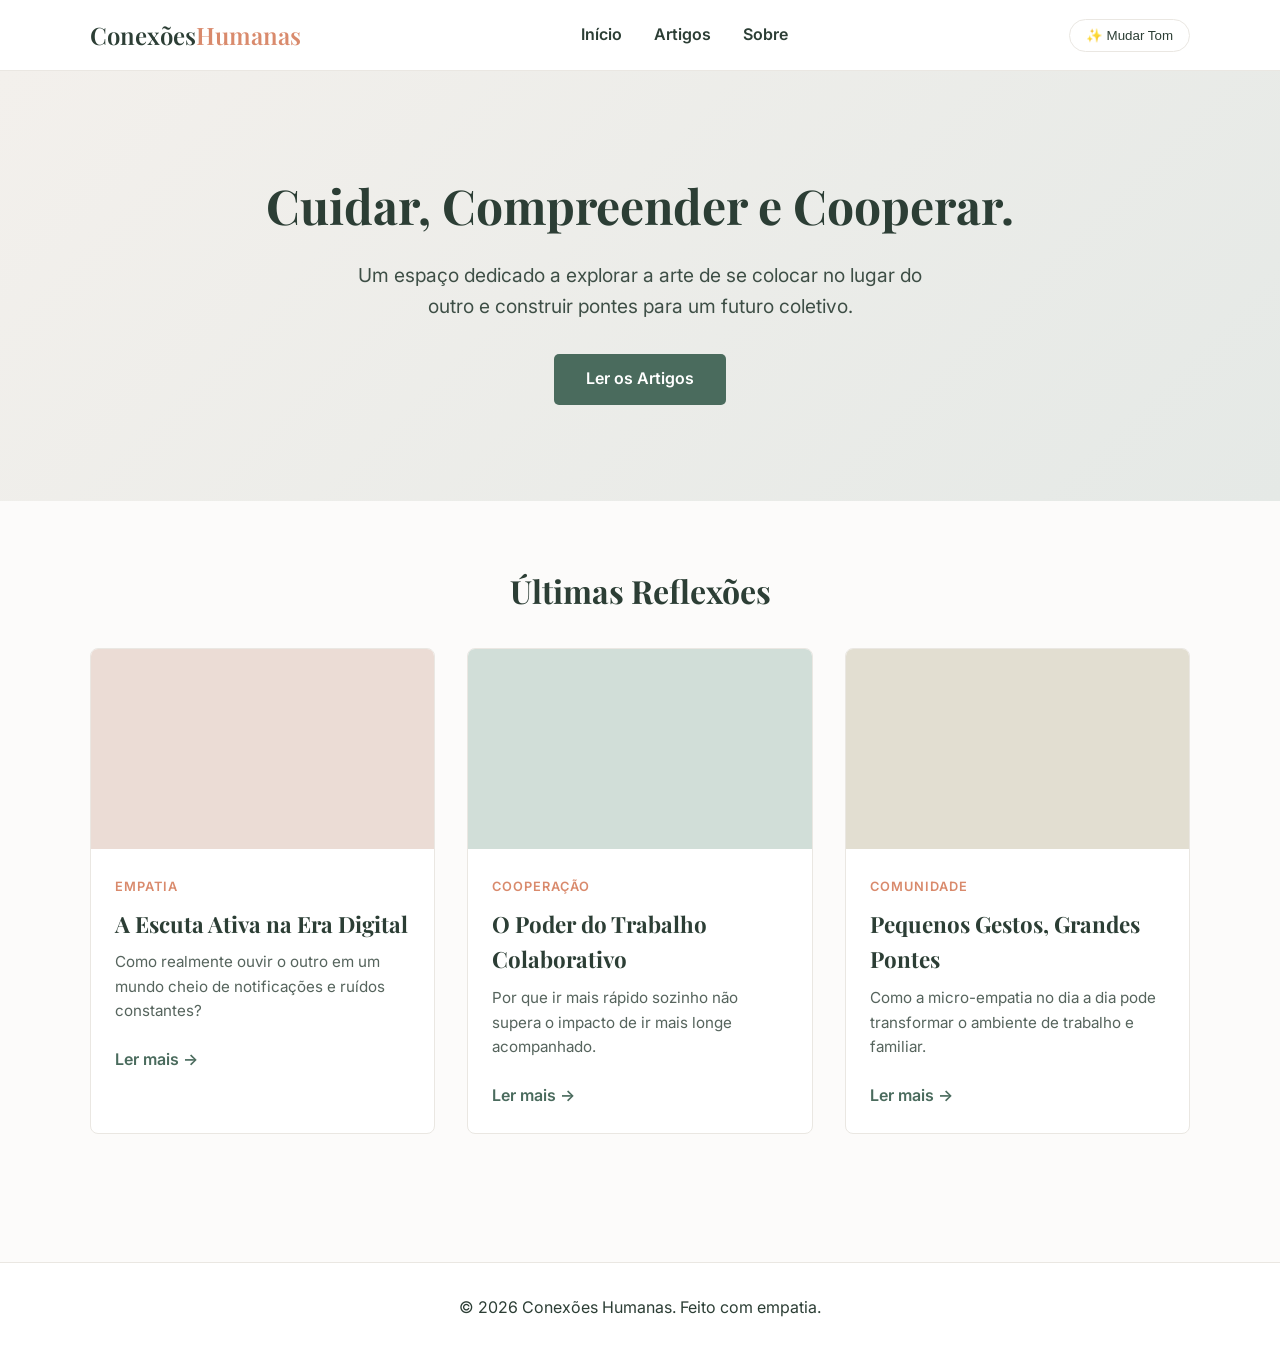
==== index.html @ f86c5618 "Inicial" ====
<!DOCTYPE html>
<html lang="pt-BR">
<head>
    <meta charset="UTF-8">
    <meta name="viewport" content="width=device-width, initial-scale=1.0">
    <title>Conexões Humanas | Empatia & Cooperação</title>
    <link rel="stylesheet" href="style.css">
    <link rel="preconnect" href="https://fonts.googleapis.com">
    <link rel="preconnect" href="https://fonts.gstatic.com" crossorigin>
    <link href="https://fonts.googleapis.com/css2?family=Inter:wght@300;400;600&family=Playfair+Display:ital,wght@0,600;1,400&display=swap" rel="stylesheet">
</head>
<body>

    <header class="navbar">
        <div class="container">
            <a href="#" class="logo">Conexões<span>Humanas</span></a>
            <nav>
                <ul class="nav-links">
                    <li><a href="#inicio">Início</a></li>
                    <li><a href="#posts">Artigos</a></li>
                    <li><a href="#sobre">Sobre</a></li>
                </ul>
            </nav>
            <button id="theme-toggle" class="btn-toggle">✨ Mudar Tom</button>
        </div>
    </header>

    <section id="inicio" class="hero">
        <div class="container hero-content">
            <h1>Cuidar, Compreender e Cooperar.</h1>
            <p>Um espaço dedicado a explorar a arte de se colocar no lugar do outro e construir pontes para um futuro coletivo.</p>
            <a href="#posts" class="btn-primary">Ler os Artigos</a>
        </div>
    </section>

    <main id="posts" class="container section">
        <h2 class="section-title">Últimas Reflexões</h2>
        
        <div class="blog-grid">
            <article class="post-card">
                <div class="post-image placeholder-empatia"></div>
                <div class="post-content">
                    <span class="category">Empatia</span>
                    <h3>A Escuta Ativa na Era Digital</h3>
                    <p>Como realmente ouvir o outro em um mundo cheio de notificações e ruídos constantes?</p>
                    <a href="#" class="read-more">Ler mais &rarr;</a>
                </div>
            </article>

            <article class="post-card">
                <div class="post-image placeholder-cooperacao"></div>
                <div class="post-content">
                    <span class="category">Cooperação</span>
                    <h3>O Poder do Trabalho Colaborativo</h3>
                    <p>Por que ir mais rápido sozinho não supera o impacto de ir mais longe acompanhado.</p>
                    <a href="#" class="read-more">Ler mais &rarr;</a>
                </div>
            </article>

            <article class="post-card">
                <div class="post-image placeholder-comunidade"></div>
                <div class="post-content">
                    <span class="category">Comunidade</span>
                    <h3>Pequenos Gestos, Grandes Pontes</h3>
                    <p>Como a micro-empatia no dia a dia pode transformar o ambiente de trabalho e familiar.</p>
                    <a href="#" class="read-more">Ler mais &rarr;</a>
                </div>
            </article>
        </div>
    </main>

    <footer>
        <div class="container footer-content">
            <p>&copy; 2026 Conexões Humanas. Feito com empatia.</p>
        </div>
    </footer>

    <script src="script.js"></script>
</body>
</html>
---- style.css ----
/* --- Variáveis de Cor e Reset --- */
:root {
    --bg-color: #fcfbfa;
    --text-color: #2c3e35;
    --primary-color: #4a6b5d; /* Verde Cooperativo */
    --accent-color: #d98a6c;  /* Tom Quente Empático */
    --card-bg: #ffffff;
    --border-color: #eae7e2;
    --transition: all 0.3s ease;
}

/* Modo Escuro/Suave alternativo */
[data-theme="dark"] {
    --bg-color: #1e2723;
    --text-color: #f4f6f5;
    --card-bg: #28342e;
    --border-color: #384740;
}

* {
    margin: 0;
    padding: 0;
    box-sizing: border-box;
}

body {
    font-family: 'Inter', sans-serif;
    background-color: var(--bg-color);
    color: var(--text-color);
    line-height: 1.6;
    transition: var(--transition);
}

.container {
    width: 90%;
    max-width: 1100px;
    margin: 0 auto;
}

/* --- Navbar --- */
.navbar {
    background-color: var(--card-bg);
    border-bottom: 1px solid var(--border-color);
    position: sticky;
    top: 0;
    z-index: 100;
    padding: 1rem 0;
}

.navbar .container {
    display: flex;
    justify-content: space-between;
    align-items: center;
}

.logo {
    font-family: 'Playfair Display', serif;
    font-size: 1.5rem;
    font-weight: 600;
    text-decoration: none;
    color: var(--text-color);
}

.logo span {
    color: var(--accent-color);
}

.nav-links {
    display: flex;
    list-style: none;
    gap: 2rem;
}

.nav-links a {
    text-decoration: none;
    color: var(--text-color);
    font-weight: 600;
    transition: var(--transition);
}

.nav-links a:hover {
    color: var(--primary-color);
}

.btn-toggle {
    background: none;
    border: 1px solid var(--border-color);
    padding: 0.5rem 1rem;
    border-radius: 20px;
    cursor: pointer;
    color: var(--text-color);
    transition: var(--transition);
}

.btn-toggle:hover {
    background-color: var(--primary-color);
    color: white;
}

/* --- Hero Section --- */
.hero {
    padding: 6rem 0;
    text-align: center;
    background: linear-gradient(135deg, #f3f0ec 0%, #e5e9e6 100%);
}

[data-theme="dark"] .hero {
    background: linear-gradient(135deg, #232d29 0%, #171f1c 100%);
}

.hero h1 {
    font-family: 'Playfair Display', serif;
    font-size: 3rem;
    margin-bottom: 1rem;
}

.hero p {
    font-size: 1.2rem;
    max-width: 600px;
    margin: 0 auto 2rem auto;
    opacity: 0.9;
}

.btn-primary {
    display: inline-block;
    background-color: var(--primary-color);
    color: white;
    padding: 0.8rem 2rem;
    text-decoration: none;
    border-radius: 5px;
    font-weight: 600;
    transition: var(--transition);
}

.btn-primary:hover {
    background-color: var(--accent-color);
}

/* --- Grid de Posts --- */
.section {
    padding: 4rem 0;
}

.section-title {
    font-family: 'Playfair Display', serif;
    font-size: 2rem;
    margin-bottom: 2rem;
    text-align: center;
}

.blog-grid {
    display: grid;
    grid-template-columns: repeat(auto-fit, minmax(300px, 1fr));
    gap: 2rem;
}

.post-card {
    background-color: var(--card-bg);
    border: 1px solid var(--border-color);
    border-radius: 8px;
    overflow: hidden;
    transition: var(--transition);
}

.post-card:hover {
    transform: translateY(-5px);
    box-shadow: 0 10px 20px rgba(0,0,0,0.05);
}

/* Cores temporárias para simular imagens */
.post-image {
    height: 200px;
}
.placeholder-empatia { background-color: #ebdcd5; }
.placeholder-cooperacao { background-color: #d1ded8; }
.placeholder-comunidade { background-color: #e2ded1; }

.post-content {
    padding: 1.5rem;
}

.category {
    font-size: 0.8rem;
    text-transform: uppercase;
    letter-spacing: 1px;
    color: var(--accent-color);
    font-weight: 600;
}

.post-content h3 {
    font-family: 'Playfair Display', serif;
    margin: 0.5rem 0;
    font-size: 1.4rem;
}

.post-content p {
    font-size: 0.95rem;
    opacity: 0.8;
    margin-bottom: 1.5rem;
}

.read-more {
    text-decoration: none;
    color: var(--primary-color);
    font-weight: 600;
}

/* --- Rodapé --- */
footer {
    text-align: center;
    padding: 2rem 0;
    border-top: 1px solid var(--border-color);
    background-color: var(--card-bg);
    margin-top: 4rem;
}
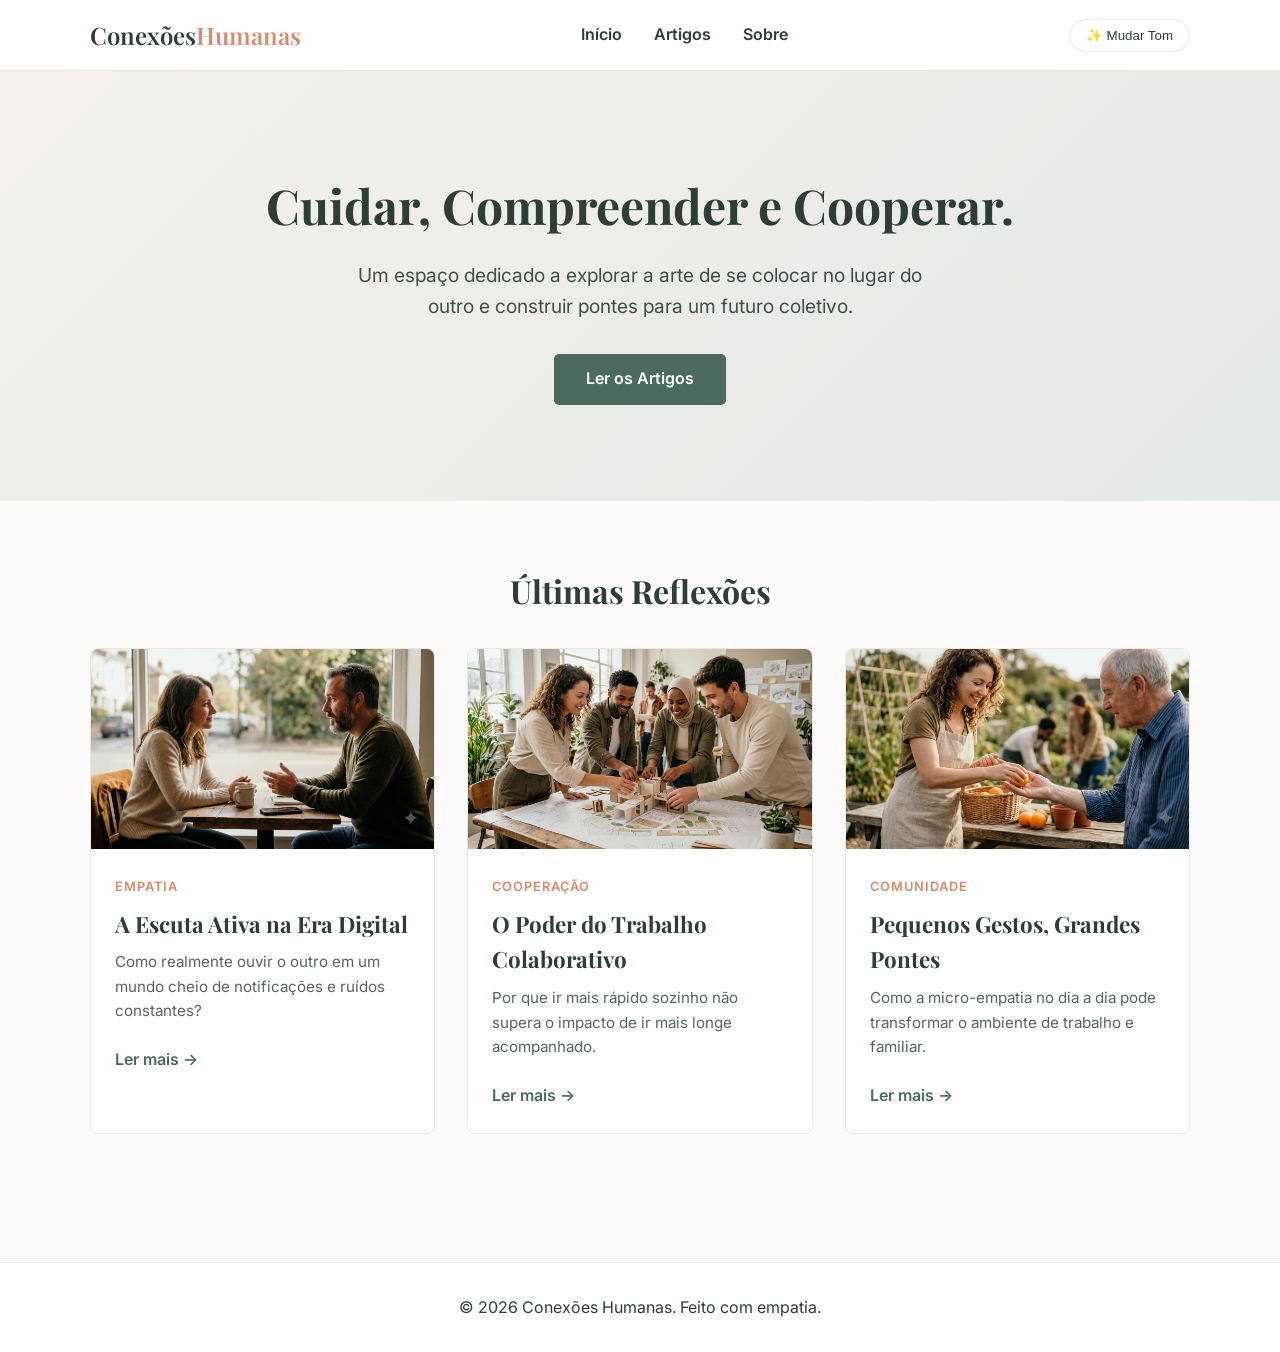
==== commit 196002a6: "30-06" ====
--- a/index.html
+++ b/index.html
@@ -5,6 +5,7 @@
     <meta name="viewport" content="width=device-width, initial-scale=1.0">
     <title>Conexões Humanas | Empatia & Cooperação</title>
     <link rel="stylesheet" href="style.css">
+    <script src="script.js"></script>
     <link rel="preconnect" href="https://fonts.googleapis.com">
     <link rel="preconnect" href="https://fonts.gstatic.com" crossorigin>
     <link href="https://fonts.googleapis.com/css2?family=Inter:wght@300;400;600&family=Playfair+Display:ital,wght@0,600;1,400&display=swap" rel="stylesheet">
@@ -38,32 +39,32 @@
         
         <div class="blog-grid">
             <article class="post-card">
-                <div class="post-image placeholder-empatia"></div>
+                <img src="img/escuta-ativa.png" alt="Duas pessoas conversando atentamente em um café" class="post-image">
                 <div class="post-content">
                     <span class="category">Empatia</span>
                     <h3>A Escuta Ativa na Era Digital</h3>
                     <p>Como realmente ouvir o outro em um mundo cheio de notificações e ruídos constantes?</p>
-                    <a href="#" class="read-more">Ler mais &rarr;</a>
+                    <a href="escuta-ativa.html" class="read-more">Ler mais &rarr;</a>
                 </div>
             </article>
 
             <article class="post-card">
-                <div class="post-image placeholder-cooperacao"></div>
+                <img src="img/trabalho-colaborativo.png" alt="Equipe unindo as mãos sobre um projeto de design" class="post-image">
                 <div class="post-content">
                     <span class="category">Cooperação</span>
                     <h3>O Poder do Trabalho Colaborativo</h3>
                     <p>Por que ir mais rápido sozinho não supera o impacto de ir mais longe acompanhado.</p>
-                    <a href="#" class="read-more">Ler mais &rarr;</a>
+                    <a href="trabalho-colaborativo.html" class="read-more">Ler mais &rarr;</a>
                 </div>
             </article>
 
             <article class="post-card">
-                <div class="post-image placeholder-comunidade"></div>
+                <img src="img/pequenos-gestos.png" alt="Uma pessoa ajudando outra com compras no mercado" class="post-image">
                 <div class="post-content">
                     <span class="category">Comunidade</span>
                     <h3>Pequenos Gestos, Grandes Pontes</h3>
                     <p>Como a micro-empatia no dia a dia pode transformar o ambiente de trabalho e familiar.</p>
-                    <a href="#" class="read-more">Ler mais &rarr;</a>
+                    <a href="pequenos-gestos.html" class="read-more">Ler mais &rarr;</a>
                 </div>
             </article>
         </div>
@@ -75,6 +76,6 @@
         </div>
     </footer>
 
-    <script src="script.js"></script>
+    
 </body>
 </html>
--- a/style.css
+++ b/style.css
@@ -212,4 +212,90 @@
     border-top: 1px solid var(--border-color);
     background-color: var(--card-bg);
     margin-top: 4rem;
+}
+
+/* ==========================================================================
+   Estilos para as Páginas de Artigos Individuais
+   ========================================================================== */
+
+/* Container específico para ler o artigo sem espremer o menu */
+.article-container {
+    width: 90%;
+    max-width: 740px; /* Largura ideal para leitura confortável */
+    margin: 4rem auto;
+}
+
+.article-header {
+    text-align: center;
+    margin-bottom: 3rem;
+}
+
+.article-header h1 {
+    font-family: 'Playfair Display', serif;
+    font-size: 2.8rem;
+    margin-top: 0.5rem;
+    margin-bottom: 1rem;
+    line-height: 1.2;
+}
+
+.article-meta {
+    color: var(--accent-color);
+    font-weight: 600;
+    font-size: 0.9rem;
+    text-transform: uppercase;
+    letter-spacing: 1px;
+}
+
+.article-body {
+    font-size: 1.15rem;
+    line-height: 1.8;
+}
+
+.article-body p {
+    margin-bottom: 1.5rem;
+    opacity: 0.9;
+}
+
+.article-body h2 {
+    font-family: 'Playfair Display', serif;
+    margin: 2.5rem 0 1rem 0;
+    font-size: 1.8rem;
+    color: var(--primary-color);
+}
+
+.article-body ul {
+    margin-bottom: 1.5rem;
+    padding-left: 1.5rem;
+}
+
+.article-body li {
+    margin-bottom: 0.5rem;
+}
+
+.back-link {
+    display: inline-block;
+    margin-top: 3rem;
+    color: var(--primary-color);
+    text-decoration: none;
+    font-weight: 600;
+    transition: var(--transition);
+}
+
+.back-link:hover {
+    color: var(--accent-color);
+    transform: translateX(-5px);
+}
+
+/* Ajuste de responsividade para telas menores */
+@media (max-width: 600px) {
+    .article-header h1 {
+        font-size: 2rem;
+    }
+}
+
+.post-image {
+    width: 100%;       /* Ocupa toda a largura do card */
+    height: 200px;      /* Mantém a altura fixa que definimos antes */
+    object-fit: cover;  /* Corta a imagem elegantemente para preencher o espaço sem distorcer */
+    display: block;
 }
